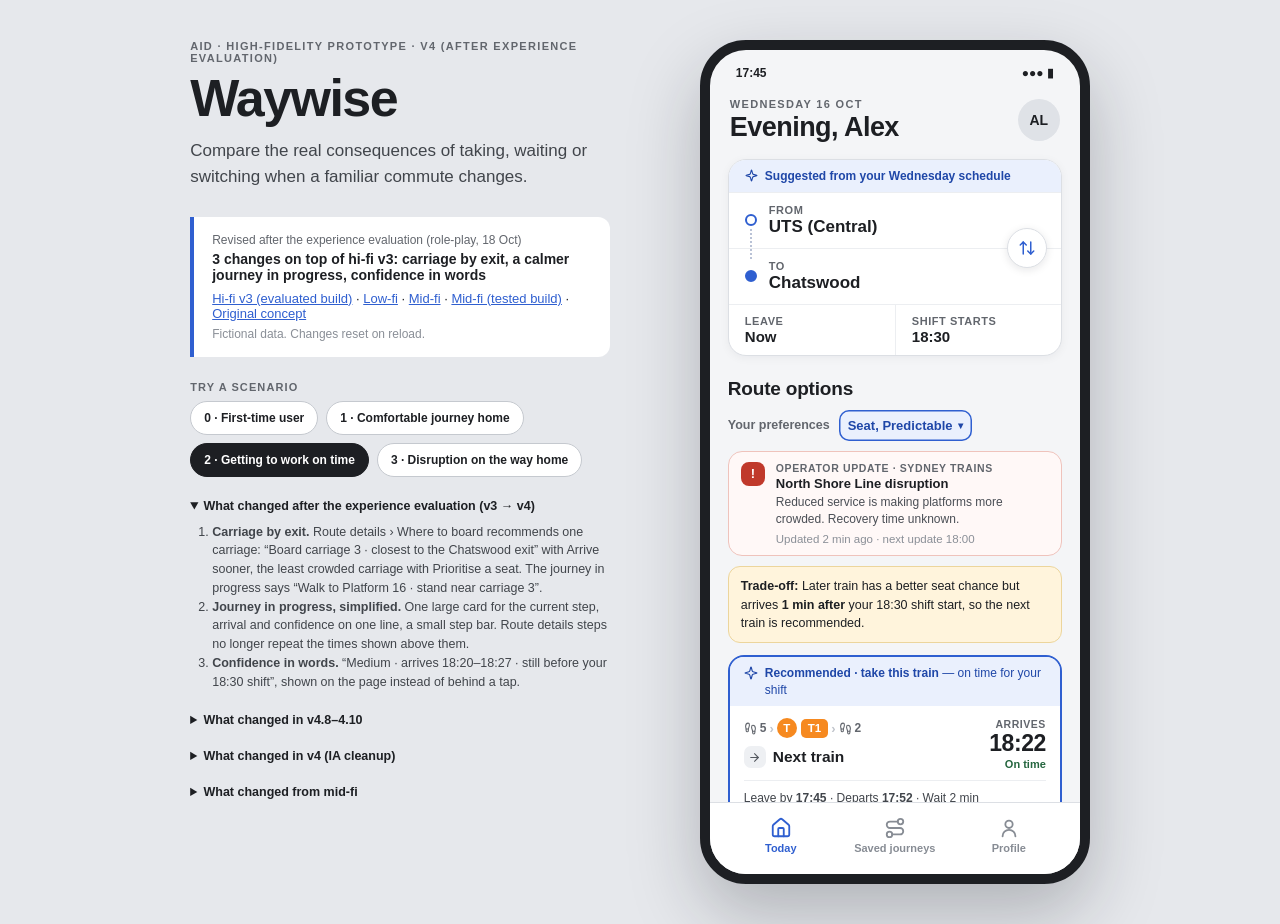
==== hi-fi-v2/index.html @ 4ef7bbc7 "waywise: hi-fi-v2 (course v4) after experience evaluation: carriage by exit, simpler journey in prog" ====
<!doctype html>
<html lang="en">
<head>
  <meta charset="utf-8">
  <meta name="viewport" content="width=device-width,initial-scale=1,minimum-scale=1,maximum-scale=1,user-scalable=no,viewport-fit=cover,interactive-widget=resizes-content">
  <meta name="apple-mobile-web-app-capable" content="yes">
  <meta name="mobile-web-app-capable" content="yes">
  <meta name="apple-mobile-web-app-status-bar-style" content="default">
  <meta name="apple-mobile-web-app-title" content="Waywise">
  <meta name="theme-color" content="#f4f5f7">
  <meta name="description" content="Waywise high-fidelity prototype: personalised commute decisions under crowding and disruption.">
  <link rel="manifest" href="manifest.webmanifest">
  <link rel="apple-touch-icon" href="icons/waywise-180.png">
  <title>Waywise — High-fidelity prototype</title>
  <link rel="stylesheet" href="styles.css?v=202610191900">
</head>
<body>
  <div class="demo-shell">
    <aside class="demo-notes" aria-label="Prototype notes">
      <p class="eyebrow">AID · HIGH-FIDELITY PROTOTYPE · V4 (AFTER EXPERIENCE EVALUATION)</p>
      <h1>Waywise</h1>
      <p class="lede">Compare the real consequences of taking, waiting or switching when a familiar commute changes.</p>
      <div class="research-note">
        <span>Revised after the experience evaluation (role-play, 18 Oct)</span>
        <strong>3 changes on top of hi-fi v3: carriage by exit, a calmer journey in progress, confidence in words</strong>
        <p><a href="../hi-fi/">Hi-fi v3 (evaluated build)</a> · <a href="../low-fi/">Low-fi</a> · <a href="../mid-fi/">Mid-fi</a> · <a href="../mid-fi-v1-tested/">Mid-fi (tested build)</a> · <a href="../concept/">Original concept</a></p>
        <small>Fictional data. Changes reset on reload.</small>
      </div>
      <div class="scenario-control" aria-label="Demo scenario">
        <span>Try a scenario</span>
        <button class="scenario" data-scenario="newuser">0 · First-time user</button>
        <button class="scenario" data-scenario="capacity">1 · Comfortable journey home</button>
        <button class="scenario" data-scenario="disruption">2 · Getting to work on time</button>
        <button class="scenario" data-scenario="normal">3 · Disruption on the way home</button>
      </div>
      <details class="changes" open>
        <summary>What changed after the experience evaluation (v3 → v4)</summary>
        <ol>
          <li><b>Carriage by exit.</b> Route details › Where to board recommends one carriage: “Board carriage 3 · closest to the Chatswood exit” with Arrive sooner, the least crowded carriage with Prioritise a seat. The journey in progress says “Walk to Platform 16 · stand near carriage 3”.</li>
          <li><b>Journey in progress, simplified.</b> One large card for the current step, arrival and confidence on one line, a small step bar. Route details steps no longer repeat the times shown above them.</li>
          <li><b>Confidence in words.</b> “Medium · arrives 18:20–18:27 · still before your 18:30 shift”, shown on the page instead of behind a tap.</li>
        </ol>
      </details>
      <details class="changes">
        <summary>What changed in v4.8–4.10</summary>
        <ol>
          <li>Saved journey = where (From/To); schedule = when (days + time). Route first, schedule optional. Merged into one Edit sheet in v4.13.</li>
          <li>After saving a journey: “Add to schedule” or “Not now”. Schedule has “Add to &lt;day&gt;”.</li>
          <li>Tap a scheduled trip: Show routes now, Change time or Remove, for only this date or every week; Edit saved journey changes the route.</li>
          <li>Route details: Start journey fixed at the bottom; “Not started yet” removed.</li>
          <li>Preferences: usual set (Profile) vs “This journey” on Today; “Select all that apply”; Save to usual preferences.</li>
          <li>Route cards show Departs and Wait; later services say how much later they leave.</li>
          <li>A shift start is a hard deadline: late options are never recommended.</li>
          <li>Usual preferences in Profile keep a level (how much each matters), as in the mid-fi; 0–10 from v4.12.</li>
          <li>Recommended route always listed first; leg icons no longer wrap; toast no longer covers the drawer collapse button; shorter preference chip.</li>
          <li>v4.12 · Profile: every preference is a 0–10 slider (0 = not considered), plus transport modes. Today: the same six preferences as checkboxes for this journey only (no levels, no transport modes); a link goes to Profile.</li>
          <li>Saved journeys: “Add journey” sits inside the Journeys view (top of the list); first-run save asks “Add to schedule?” like other saves.</li>
          <li>v4.13 · Saved journeys follow TripView: one row per one-way journey (From → To · name · repeat days). One Edit sheet holds route, name and optional repeat days + time; return trips are separate journeys (“Add return trip”).</li>
          <li>v4.13 · Route cards: every card shows “Details ›” (the whole card opens details); only the recommended card has Start.</li>
          <li>v4.14 · Every saved-journey list (Saved journeys, Change journey, Add to a day) uses one grouped-list style without icons; In Saved journeys, “+ Add” sits next to the list title so it stays reachable in long lists; Change journey and Add to a day keep “Add journey” as the last row. Swap arrows are vertical where From/To are stacked.</li>
          <li>v4.15 · Journeys list: From → To, optional name and a weekday tag (no times; times live in Edit and Schedule).</li>
          <li>Demo: tap the AL avatar on Today to switch scenario (as in the mid-fi); Profile no longer has the prototype switch. Today header shows weekday and date only. Change journey: back button sits above the From/To card.</li>
          <li>Transport modes: Today’s preferences use the same Train / Metro / Bus / Ferry / Light rail list as Profile (this journey only, or save to usual).</li>
        </ol>
      </details>
      <details class="changes">
        <summary>What changed in v4 (IA cleanup)</summary>
        <ol>
          <li>Every bottom sheet closes with an ×; primary actions stay pinned at the bottom.</li>
          <li>One set of preferences everywhere: Today and Profile edit the same list.</li>
          <li>Profile is one page: account sync, travel preferences and alerts (v4.8).</li>
          <li>Today uses simple preference checkboxes; how much each matters (0–10) lives in Profile (v4.12).</li>
          <li>Route cards slimmed to line, arrival, three badges, one warning and Start.</li>
          <li>“Why this route?” folded into Route details; close (×) vs collapse (⌄) disambiguated.</li>
        </ol>
      </details>
      <details class="changes">
        <summary>What changed from mid-fi</summary>
        <ol>
          <li>“Add your first journey” empty state; From and To are the only required fields.</li>
          <li>Trips → <b>Saved journeys</b>, with Use / Edit / Add actions.</li>
          <li>Weekday scheduling is optional; skip or change a single date.</li>
          <li>Route-based names (“UTS → Chatswood”); custom names optional.</li>
          <li><b>Profile</b> from the avatar: account sync, default preferences.</li>
          <li>Saved routes and return trips on Today, with a suggested journey.</li>
          <li>Separate scopes: today / saved journey / one date / recurring schedule.</li>
          <li>Tap a route or <b>View details</b> → Route details drawer → Start journey → <b>In progress</b> drawer (× collapses to a mini bar; End journey any time, with confirmation).</li>
          <li>Clear preference labels, “Select all that apply”, check marks.</li>
          <li>Today's choices vs saved defaults; explicit “Save as default”.</li>
          <li>More preferences: less waiting, predictable arrival, transport modes.</li>
          <li>Wait / Departs / Arrives shown separately.</li>
          <li>Consistent badges; active priorities emphasised with text.</li>
          <li>“Why this route?” with reasons, trade-offs and preference conflicts.</li>
          <li>“Arrival estimate confidence”, update times, operator vs prediction labels.</li>
          <li>Carriage-level crowding diagram with direction and update time.</li>
          <li>Compare alternatives from details and the active journey.</li>
          <li>Report carriage conditions, labelled as passenger reports.</li>
          <li>Share journey: arrival time once, or time-limited arrival updates.</li>
        </ol>
      </details>
    </aside>

    <main class="phone" id="phone" aria-label="Waywise mobile app prototype">
      <div class="status-bar" aria-hidden="true"><span id="clock">17:45</span><span>●●● ▮</span></div>

      <section class="screen" id="screen-today" aria-label="Today"></section>
      <section class="screen" id="screen-journeys" aria-label="Saved journeys"></section>
      <section class="screen" id="screen-profile" aria-label="Profile"></section>
      <div class="drawer-backdrop" id="drawer-backdrop" data-act="close-drawer"></div>
      <section class="screen overlay drawer" id="screen-details" aria-label="Route details"></section>
      <button class="mini-bar" id="mini-bar" data-act="open-active" aria-label="Open journey in progress"></button>

      <nav class="bottom-nav" aria-label="Primary navigation">
        <button class="nav-item" data-act="tab" data-tab="today"><svg viewBox="0 0 24 24"><path d="M3 10a2 2 0 0 1 .709-1.528l7-5.999a2 2 0 0 1 2.582 0l7 5.999A2 2 0 0 1 21 10v9a2 2 0 0 1-2 2H5a2 2 0 0 1-2-2z"/><path d="M15 21v-8a1 1 0 0 0-1-1h-4a1 1 0 0 0-1 1v8"/></svg><small>Today</small></button>
        <button class="nav-item" data-act="tab" data-tab="journeys"><svg viewBox="0 0 24 24"><circle cx="6" cy="19" r="3"/><path d="M9 19h8.5a3.5 3.5 0 0 0 0-7h-11a3.5 3.5 0 0 1 0-7H15"/><circle cx="18" cy="5" r="3"/></svg><small>Saved journeys</small></button>
        <button class="nav-item" data-act="tab" data-tab="profile"><svg viewBox="0 0 24 24"><circle cx="12" cy="8" r="4"/><path d="M19 21a7 7 0 0 0-14 0"/></svg><small>Profile</small></button>
      </nav>

      <section class="search-layer" id="search-layer" aria-label="Change journey"></section>
      <div class="sheet-backdrop" id="backdrop" data-act="close-sheet"></div>
      <section class="bottom-sheet" id="sheet" role="dialog" aria-modal="true"></section>
      <div class="toast" id="toast" role="status" aria-live="polite"></div>
      <div class="perm" id="perm"></div>
    </main>
  </div>
  <script src="app.js?v=202610191900"></script>
</body>
</html>
---- hi-fi-v2/styles.css ----
/* Waywise high-fidelity (v3). Palette carried over from mid-fi: neutral greys, one blue accent,
   red / amber / green for status meaning only, always paired with text. */
:root {
  --ink:#1d1f23; --muted:#62666d; --faint:#8a8f97; --line:#dcdfe4; --line-2:#eceef1;
  --paper:#f4f5f7; --white:#fff; --chip:#eef0f3;
  --accent:#2f5fd0; --accent-ink:#1f47a8; --accent-soft:#eaf0fd;
  --red:#c0392b; --red-soft:#fbeae7; --red-ink:#9c2f22;
  --amber:#c98a12; --amber-soft:#fff4dc; --amber-ink:#80570a;
  --green:#2f8050; --green-soft:#e6f3ea; --green-ink:#25663f;
  --radius:16px; --font:-apple-system,BlinkMacSystemFont,"SF Pro Text","Helvetica Neue",Arial,sans-serif;
}
* { box-sizing:border-box; }
html,body { margin:0; background:#e6e8ec; color:var(--ink); font-family:var(--font); -webkit-font-smoothing:antialiased; }
button,input,select,textarea { font:inherit; color:inherit; }
button { cursor:pointer; }
button:disabled { cursor:default; opacity:.45; }
svg { width:16px; height:16px; fill:none; stroke:currentColor; stroke-width:2; stroke-linecap:round; stroke-linejoin:round; flex:none; }
b,strong { font-weight:650; }

/* ---------- desktop demo shell ---------- */
.demo-shell { min-height:100vh; display:grid; grid-template-columns:minmax(280px,420px) 390px; place-content:center; gap:clamp(40px,7vw,110px); padding:40px; }
.demo-notes { max-width:420px; }
.eyebrow,.overline { margin:0; color:var(--muted); font-size:11px; font-weight:700; letter-spacing:.12em; }
.demo-notes h1 { margin:8px 0 14px; font-size:52px; line-height:1; letter-spacing:-.03em; }
.lede { margin:0; color:#41454b; font-size:17px; line-height:1.55; }
.research-note { margin-top:26px; padding:16px 18px; border-left:4px solid var(--accent); border-radius:0 12px 12px 0; background:#fff; }
.research-note span,.research-note strong,.research-note small { display:block; }
.research-note span { color:var(--muted); font-size:12px; }
.research-note strong { margin-top:4px; font-size:14px; }
.research-note p { margin:8px 0 0; font-size:13px; }
.research-note small { margin-top:6px; color:var(--faint); font-size:12px; }
.demo-notes a { color:var(--accent); }
.scenario-control { display:flex; flex-wrap:wrap; gap:8px; margin-top:24px; }
.scenario-control>span { width:100%; color:var(--muted); font-size:11px; font-weight:700; letter-spacing:.1em; text-transform:uppercase; }
.scenario { padding:9px 13px; border:1px solid #c5c9cf; border-radius:99px; background:#fff; font-size:12px; font-weight:650; }
.scenario.active { border-color:var(--ink); background:var(--ink); color:#fff; }
.changes { margin-top:22px; font-size:12.5px; color:#41454b; }
.changes summary { cursor:pointer; font-weight:700; color:var(--ink); }
.changes ol { margin:10px 0 0; padding-left:22px; line-height:1.5; }

/* ---------- phone frame ---------- */
.phone { position:relative; width:390px; height:min(844px,calc(100vh - 40px)); overflow:hidden; border:10px solid #1d1f23; border-radius:46px; background:var(--paper); box-shadow:0 30px 70px rgba(20,24,30,.25); }
.status-bar { height:34px; display:flex; justify-content:space-between; align-items:flex-end; padding:0 26px 4px; font-size:12px; font-weight:700; }
.screen { display:none; position:absolute; top:34px; left:0; right:0; bottom:72px; overflow-y:auto; padding:10px 18px 28px; scrollbar-width:none; }
.screen::-webkit-scrollbar { display:none; }
.screen.active { display:block; animation:fade .22s ease; }
.screen.overlay { z-index:4; background:var(--paper); }
@keyframes fade { from { opacity:0; transform:translateY(6px); } }

.app-header { display:flex; align-items:center; justify-content:space-between; gap:10px; margin:4px 2px 16px; }
.app-header h2 { margin:3px 0 0; font-size:27px; line-height:1.1; letter-spacing:-.02em; }
.avatar { width:42px; height:42px; display:grid; place-items:center; border:0; border-radius:50%; background:#dfe2e7; font-size:14px; font-weight:750; }
.avatar.big { width:52px; height:52px; font-size:17px; background:var(--accent); color:#fff; }
.block { margin-top:22px; }
.block>h3,.section-heading h3 { margin:3px 0 0; font-size:19px; letter-spacing:-.01em; }
.section-heading { display:flex; align-items:flex-end; justify-content:space-between; gap:8px; }
.hint { margin:6px 0 10px; color:var(--muted); font-size:12.5px; line-height:1.45; }
.muted { color:var(--muted); }

/* buttons */
.btn { display:inline-flex; align-items:center; justify-content:center; gap:6px; border:0; border-radius:11px; font-weight:700; font-size:14px; padding:12px 16px; }
.btn.sm { padding:8px 12px; font-size:12.5px; border-radius:9px; }
.btn.full { width:100%; }
.btn.primary { background:var(--accent); color:#fff; }
.btn.primary.selected { background:var(--accent-ink); }
.btn.primary.saved { background:var(--green-soft); color:var(--green-ink); opacity:1; }
.btn.ghost { background:var(--white); color:var(--accent); border:1px solid var(--line); }
.btn.link { background:none; color:var(--accent); padding-left:2px; padding-right:2px; }
.btn.link.muted { color:var(--muted); }
.btn.danger { color:var(--red); }
.btn svg { width:15px; height:15px; }
.info-button { width:30px; height:30px; border:1px solid var(--line); border-radius:50%; background:#fff; color:var(--accent); font-weight:800; }

/* ---------- Today ---------- */
.active-banner { width:100%; display:flex; align-items:center; gap:10px; margin:-4px 0 12px; padding:12px 14px; border:0; border-radius:14px; background:var(--accent); color:#fff; font-size:13px; text-align:left; }
.active-banner span:nth-child(2) { flex:1; }
.pulse { width:9px; height:9px; border-radius:50%; background:#7ef0a4; box-shadow:0 0 0 4px rgba(126,240,164,.25); flex:none; }
.share-banner { display:flex; align-items:center; gap:9px; margin:0 0 12px; padding:10px 12px; border:1px solid #c9d6f6; border-radius:12px; background:var(--accent-soft); color:var(--accent-ink); font-size:12.5px; }
.share-banner span { flex:1; }
.trip-card { padding:14px 16px 10px; border:1px solid var(--line); border-radius:var(--radius); background:#fff; }
.tag { display:inline-block; margin-bottom:10px; padding:4px 8px; border-radius:7px; background:var(--accent-soft); color:var(--accent-ink); font-size:11.5px; font-weight:650; }
.tag.today { background:var(--amber-soft); color:var(--amber-ink); }
.trip-row { display:grid; grid-template-columns:1fr 54px 1fr; align-items:center; }
.place,.time { display:block; }
.place { font-size:15px; font-weight:700; line-height:1.2; }
.time { margin-top:4px; color:var(--muted); font-size:12px; }
.align-right { text-align:right; }
.journey-line { display:flex; align-items:center; justify-content:center; gap:3px; color:var(--faint); }
.journey-line i { width:12px; border-top:1px solid #c5c9cf; }
.trip-actions { display:flex; justify-content:space-between; margin-top:8px; padding-top:4px; border-top:1px solid var(--line-2); }
.leg-picker { display:flex; gap:7px; overflow-x:auto; margin:10px -18px 0; padding:2px 18px; scrollbar-width:none; }
.leg-picker::-webkit-scrollbar { display:none; }
.leg { flex:none; display:flex; align-items:center; gap:6px; padding:8px 11px; border:1px solid var(--line); border-radius:99px; background:#fff; font-size:12px; font-weight:600; white-space:nowrap; }
.leg small { color:var(--muted); font-weight:500; }
.leg.active { border-color:var(--accent); background:var(--accent-soft); color:var(--accent-ink); }
.leg.add { color:var(--accent); border-style:dashed; }
/* flight-search style journey card + saved presets */
.suggest { display:flex; align-items:center; gap:6px; min-height:22px; margin:-4px 2px 8px; color:var(--accent-ink); font-size:12.5px; font-weight:650; }
.suggest svg { width:14px; height:14px; color:var(--green); stroke-width:2.6; }
.suggest.today { color:var(--amber-ink); }
.suggest span { flex:1; }
.suggest .btn { padding:0; }
.suggest.muted { color:var(--muted); }
.od-field strong.ph { color:var(--faint); font-weight:600; }
.search-card { border:1px solid var(--line); border-radius:18px; background:#fff; box-shadow:0 2px 10px rgba(20,24,30,.05); overflow:hidden; }
.od { position:relative; }
.od-field { width:100%; display:flex; align-items:center; gap:12px; padding:11px 64px 11px 16px; border:0; background:none; text-align:left; }
.od-field+.od-field { border-top:1px solid var(--line-2); }
.od-field:active,.when button:active { background:var(--paper); }
.od-field span { min-width:0; }
.od-field small,.when small { display:block; color:var(--muted); font-size:11px; font-weight:650; letter-spacing:.05em; text-transform:uppercase; }
.od-field strong { display:block; margin-top:1px; font-size:17px; white-space:nowrap; overflow:hidden; text-overflow:ellipsis; }
.od-dot { flex:none; width:12px; height:12px; border-radius:50%; border:2.5px solid var(--accent); background:#fff; }
.od-dot.to { background:var(--accent); }
.od-line { position:absolute; left:21px; top:36px; height:30px; border-left:2px dotted #b9c2d6; pointer-events:none; }
.swap-fab { position:absolute; right:14px; top:50%; width:40px; height:40px; margin-top:-20px; display:grid; place-items:center; border:1px solid var(--line); border-radius:50%; background:#fff; color:var(--accent); box-shadow:0 2px 8px rgba(20,24,30,.1); transition:transform .25s; }
.swap-fab svg { width:18px; height:18px; }
.swap-fab:active { transform:rotate(180deg); }
.when { display:grid; grid-template-columns:1fr 1fr; border-top:1px solid var(--line-2); }
.when button { padding:10px 16px; border:0; background:none; text-align:left; }
.when button+button { border-left:1px solid var(--line-2); }
.when strong { display:block; margin-top:1px; font-size:15px; }
.presets-head { display:flex; align-items:center; justify-content:space-between; margin:16px 2px 6px; }
.presets-head .btn { padding:0; }
.leg-picker { margin-top:0; padding-bottom:4px; scroll-snap-type:x proximity; scroll-padding:0 18px; }
.preset { flex:none; scroll-snap-align:start; width:178px; display:grid; gap:3px; padding:10px 12px; border:1px solid var(--line); border-radius:14px; background:#fff; text-align:left; }
.preset .p-top { display:flex; justify-content:space-between; gap:6px; align-items:baseline; }
.preset b { font-size:13px; white-space:nowrap; overflow:hidden; text-overflow:ellipsis; }
.preset em { flex:none; color:var(--muted); font-size:11.5px; font-style:normal; font-weight:650; }
.preset .p-route { color:var(--muted); font-size:12px; white-space:nowrap; overflow:hidden; text-overflow:ellipsis; }
.preset.active { border:2px solid var(--accent); padding:9px 11px; background:var(--accent-soft); }
.preset.active b,.preset.active em { color:var(--accent-ink); }
.preset.add { width:auto; display:flex; align-items:center; gap:6px; color:var(--accent); border-style:dashed; font-size:13px; font-weight:650; }
.mood { margin:-8px 2px 14px; color:#41454b; font-size:14px; line-height:1.45; }
.search-card.editing { border-color:var(--accent); box-shadow:0 0 0 3px var(--accent-soft); }
.od-field input { display:block; width:100%; min-width:0; margin-top:1px; padding:0; border:0; outline:0; background:none; font-size:17px; font-weight:650; color:var(--ink); }
.od-field input::placeholder { color:var(--faint); font-weight:600; }
label.od-field { cursor:text; }
.od-field span { flex:1; }
.s-go { margin-top:10px; }
.saved-list { display:grid; gap:8px; }
.saved-item { display:flex; align-items:center; gap:11px; width:100%; padding:11px 13px; border:1px solid var(--line); border-radius:14px; background:#fff; text-align:left; }
.saved-item[hidden] { display:none; }
.si-icon { flex:none; width:34px; height:34px; display:grid; place-items:center; border-radius:10px; background:var(--accent-soft); color:var(--accent); }
.si-main { flex:1; min-width:0; }
.si-main b,.si-main small { display:block; white-space:nowrap; overflow:hidden; text-overflow:ellipsis; }
.si-main b { font-size:14px; }
.si-main small { margin-top:2px; color:var(--muted); font-size:12.5px; }
.si-when { flex:none; color:var(--muted); font-size:11.5px; font-weight:650; text-align:right; line-height:1.35; }
.no-match { margin:4px 2px; color:var(--muted); font-size:12.5px; }
.alert-card { display:flex; gap:11px; margin-top:12px; padding:13px 14px; border:1px solid var(--line); border-radius:var(--radius); background:#fff; }
.alert-icon { flex:none; width:28px; height:28px; display:grid; place-items:center; border-radius:9px; background:var(--red); color:#fff; font-weight:800; }
.alert-card.amber .alert-icon { background:var(--amber); }
.alert-card.green .alert-icon { background:var(--green); }
.alert-card.red { border-color:#efc3bc; background:#fff8f7; }
.alert-card.amber { border-color:#efdca8; background:#fffcf3; }
.alert-card .source { display:block; color:var(--muted); font-size:10.5px; font-weight:700; letter-spacing:.06em; text-transform:uppercase; }
.alert-card strong { display:block; margin-top:2px; font-size:14px; }
.alert-card p { margin:3px 0 0; color:#4a4e55; font-size:12.5px; line-height:1.45; }
.alert-card small { display:block; margin-top:5px; color:var(--faint); font-size:11.5px; }

.chips { display:flex; flex-wrap:wrap; gap:7px; }
.chip { display:inline-flex; align-items:center; gap:5px; padding:8px 12px 8px 9px; border:1px solid var(--line); border-radius:99px; background:#fff; color:#3f434a; font-size:12.5px; font-weight:650; }
.chip i { width:16px; height:16px; display:grid; place-items:center; border:1.5px solid #b9bec6; border-radius:5px; background:#fff; }
.chip i svg { width:12px; height:12px; stroke-width:3; }
.chip.active { border-color:var(--accent); background:var(--accent); color:#fff; }
.chip.active i { border-color:#fff; color:var(--accent); }
.chip.more { padding-left:12px; color:var(--accent); border-style:dashed; }
.pref-scope { display:flex; align-items:center; justify-content:space-between; gap:8px; margin-top:10px; padding:8px 10px; border-radius:10px; background:var(--chip); font-size:12px; color:#41454b; }

.confidence-line { display:flex; flex-wrap:wrap; justify-content:space-between; align-items:center; gap:2px 10px; margin-top:6px; color:var(--muted); font-size:11.5px; }
.certainty { border:0; background:none; padding:0; color:var(--accent); font-size:11.5px; }
.certainty i,.conf-row i,.dot { display:inline-block; width:8px; height:8px; margin-right:5px; border-radius:50%; vertical-align:middle; }
.c-high { background:var(--green); } .c-medium { background:var(--amber); } .c-low { background:var(--red); }
i.c-high,i.c-medium,i.c-low { flex:none; }
.tradeoff-banner { margin-top:10px; padding:10px 12px; border:1px solid #efc3bc; border-radius:12px; background:var(--red-soft); font-size:12.5px; line-height:1.45; }
.tradeoff-banner .btn { display:block; margin-top:2px; padding-left:0; }
.route-options { display:grid; gap:12px; margin-top:12px; }
.route-card { position:relative; padding:14px; border:1px solid var(--line); border-radius:var(--radius); background:#fff; }
.route-card.recommended { border:2px solid var(--accent); padding:13px; }
.route-card.chosen { background:var(--accent-soft); }
.rec-tag { position:absolute; top:-1px; right:14px; padding:3px 9px; border-radius:0 0 8px 8px; background:var(--accent); color:#fff; font-size:10px; font-weight:750; letter-spacing:.08em; text-transform:uppercase; }
.rc-head { display:flex; gap:11px; align-items:flex-start; }
.kind-icon { flex:none; width:38px; height:38px; display:grid; place-items:center; border-radius:11px; background:var(--chip); }
.kind-icon svg { width:19px; height:19px; }
.rc-head h4 { margin:2px 0 2px; font-size:16px; }
.rc-head p { margin:0; color:var(--muted); font-size:12px; }
.timegrid { display:grid; grid-template-columns:repeat(3,1fr); gap:6px; margin-top:12px; }
.timegrid>div { padding:7px 9px; border-radius:10px; background:var(--paper); }
.timegrid>div.focus { outline:2px solid var(--accent); outline-offset:-2px; background:var(--accent-soft); }
.timegrid small,.timegrid strong,.timegrid em { display:block; }
.timegrid small { color:var(--muted); font-size:10.5px; font-weight:650; text-transform:uppercase; letter-spacing:.05em; }
.timegrid strong { margin-top:1px; font-size:16px; letter-spacing:-.01em; white-space:nowrap; }
.timegrid em { margin-top:1px; color:var(--muted); font-size:10.5px; font-style:normal; white-space:nowrap; overflow:hidden; text-overflow:ellipsis; }
.timegrid em.late { color:var(--red-ink); font-weight:700; }
.timegrid em.ontime { color:var(--green-ink); font-weight:650; }
.leave-line { margin:9px 0 0; font-size:12px; color:#41454b; }
.compare-line { margin:4px 0 0; color:var(--muted); font-size:11.5px; }
.badges { display:flex; flex-wrap:wrap; gap:5px; margin-top:10px; }
.badge { display:inline-flex; align-items:center; gap:3px; padding:4px 8px; border-radius:7px; background:var(--chip); color:#454950; font-size:11.5px; font-weight:650; border:1.5px solid transparent; }
.badge svg { width:12px; height:12px; }
.badge.warn,.badge.crowd-3 { background:var(--red-soft); color:var(--red-ink); }
.badge.good,.badge.crowd-1 { background:var(--green-soft); color:var(--green-ink); }
.badge.crowd-2 { background:var(--amber-soft); color:var(--amber-ink); }
.badge.focus { border-color:currentColor; }
.reason { margin:10px 0 0; padding:8px 10px; border-radius:10px; background:var(--accent-soft); color:#22355f; font-size:12.5px; line-height:1.4; }
.conflict { display:flex; gap:6px; align-items:flex-start; margin:7px 0 0; color:var(--amber-ink); font-size:12px; line-height:1.35; }
.conflict svg { width:14px; height:14px; margin-top:1px; color:var(--amber); }
.rc-actions { display:flex; align-items:center; gap:6px; margin-top:12px; }
.rc-actions .btn.link { margin-left:auto; }
.data-note { margin:18px 8px 0; color:var(--faint); font-size:11px; line-height:1.45; text-align:center; }

/* first run */
.empty-hero { padding:20px 18px; border:1px solid var(--line); border-radius:20px; background:#fff; }
.empty-icon { width:44px; height:44px; display:grid; place-items:center; border-radius:13px; background:var(--accent-soft); color:var(--accent); }
.empty-icon svg { width:22px; height:22px; }
.empty-hero h3 { margin:12px 0 4px; font-size:21px; }
.empty-hero>p { margin:0 0 14px; color:var(--muted); font-size:13px; line-height:1.5; }
.empty-points { margin:18px 4px; }
.empty-points p { display:flex; gap:8px; align-items:center; margin:8px 0; color:#41454b; font-size:13px; }
.empty-points svg { color:var(--green); }

/* ---------- Saved journeys ---------- */
.add-btn { flex:none; }
.segmented { display:grid; grid-template-columns:1fr 1fr; gap:4px; padding:4px; border-radius:12px; background:#e5e7eb; }
.segmented button { padding:8px; border:0; border-radius:9px; background:none; font-size:13px; font-weight:650; color:var(--muted); }
.segmented button small { font-weight:500; color:var(--faint); }
.segmented button.active { background:#fff; color:var(--ink); box-shadow:0 1px 3px rgba(0,0,0,.08); }
.jlist { display:grid; gap:11px; margin-top:14px; }
.jcard { padding:14px 15px; border:1px solid var(--line); border-radius:var(--radius); background:#fff; }
.jtop { display:flex; justify-content:space-between; gap:10px; align-items:flex-start; }
.jtop strong { display:block; font-size:15.5px; }
.jtop small { display:block; margin-top:2px; color:var(--muted); font-size:12px; }
.sched-tag { flex:none; padding:4px 8px; border-radius:7px; background:var(--accent-soft); color:var(--accent-ink); font-size:11px; font-weight:650; }
.sched-tag.none { background:var(--chip); color:var(--muted); }
.jmeta { margin:8px 0 0; color:#41454b; font-size:12.5px; }
.jret { display:flex; align-items:center; gap:6px; margin:4px 0 0; color:#41454b; font-size:12.5px; }
.jret svg { width:13px; height:13px; color:var(--muted); }
.jactions { display:flex; flex-wrap:wrap; align-items:center; gap:6px; margin-top:12px; }
.jactions .btn.link { margin-left:auto; }
.empty-card { margin-top:14px; padding:24px 18px; border:1.5px dashed #c5c9cf; border-radius:var(--radius); text-align:center; }
.empty-card p { margin:6px 0 12px; color:var(--muted); font-size:13px; }
.week-picker { display:grid; grid-template-columns:repeat(7,minmax(0,1fr)); gap:5px; margin:4px 0 12px; }
.day { padding:8px 0 7px; border:1px solid var(--line); border-radius:12px; background:#fff; }
.day small,.day strong { display:block; }
.day small { color:var(--muted); font-size:10.5px; }
.day strong { margin-top:2px; font-size:14px; }
.day i { display:block; width:5px; height:5px; margin:5px auto 0; border-radius:50%; background:transparent; }
.day i.on { background:var(--accent); }
.day i.off { background:var(--faint); }
.day.active { border-color:var(--accent); background:var(--accent); color:#fff; }
.day.active small { color:#dbe5fb; }
.day.active i.on { background:#fff; }
.day-card { padding:14px 15px; border:1px solid var(--line); border-radius:var(--radius); background:#fff; }
.occ { display:grid; grid-template-columns:48px 1fr; gap:8px; padding:12px 0; border-top:1px solid var(--line-2); }
.day-card .overline+.occ { border-top:0; }
.occ time { font-size:15px; font-weight:750; }
.occ strong { display:block; font-size:14px; }
.occ small { display:block; margin-top:2px; color:var(--muted); font-size:12px; }
.occ.skipped strong,.occ.skipped time { color:var(--faint); text-decoration:line-through; }
.occ-actions { display:flex; flex-wrap:wrap; gap:2px 12px; margin-top:4px; }
.occ-actions .btn { padding:4px 0; }
.nocommute { margin-top:6px; width:100%; }
.no-plan { padding:16px 4px 6px; text-align:center; }
.no-plan strong { font-size:15px; }
.no-plan p { margin:6px 0 12px; color:var(--muted); font-size:12.5px; line-height:1.45; }

/* ---------- Profile ---------- */
.account-card { border:1px solid var(--line); border-radius:var(--radius); background:#fff; overflow:hidden; }
.acc-row { display:flex; gap:11px; padding:14px 15px; }
.acc-row svg { width:22px; height:22px; color:var(--green); }
.acc-row strong { display:block; font-size:14px; }
.acc-row small { display:block; margin-top:2px; color:var(--muted); font-size:12px; line-height:1.4; }
.row-link { width:100%; display:flex; align-items:center; gap:8px; padding:13px 15px; border:0; border-top:1px solid var(--line-2); background:none; font-size:14px; text-align:left; }
.row-link span { flex:1; font-weight:600; }
.row-link b { color:var(--muted); font-weight:600; }
.row-link i { color:var(--faint); font-style:normal; font-size:18px; }
.pref-card,.toggle-card { margin-top:10px; padding:14px 15px; border:1px solid var(--line); border-radius:14px; background:#fff; }
.pref-card label { display:flex; align-items:center; justify-content:space-between; gap:10px; }
.pref-card strong,.pref-card small,.toggle-card strong,.toggle-card small { display:block; }
.pref-card strong,.toggle-card strong { font-size:14px; }
.pref-card small,.toggle-card small { margin-top:2px; color:var(--muted); font-size:12px; line-height:1.4; }
.pref-card output { flex:none; width:30px; height:30px; display:grid; place-items:center; border-radius:9px; background:var(--accent-soft); color:var(--accent-ink); font-weight:750; }
.pref-card input[type=range] { width:100%; margin:12px 0 2px; accent-color:var(--accent); }
.scale { display:flex; justify-content:space-between; color:var(--faint); font-size:10.5px; }
.more-defaults { margin-top:10px; }
.more-defaults summary { padding:10px 2px; color:var(--accent); font-size:13.5px; font-weight:700; cursor:pointer; }
.mode-chips { display:flex; flex-wrap:wrap; gap:6px; margin-top:10px; }
.save-row { display:flex; align-items:center; gap:10px; margin-top:14px; }
.save-row .btn.primary { flex:1; }
.toggle-card { display:flex; align-items:center; justify-content:space-between; gap:12px; }
.toggle-card>span { display:flex; gap:10px; align-items:flex-start; }
.toggle-card>span>svg { margin-top:2px; color:var(--muted); }
.toggle { flex:none; position:relative; width:46px; height:28px; border:0; border-radius:20px; background:#c7cbd2; }
.toggle i { position:absolute; top:3px; left:3px; width:22px; height:22px; border-radius:50%; background:#fff; box-shadow:0 1px 3px rgba(0,0,0,.2); transition:.2s; }
.toggle.active { background:var(--accent); }
.toggle.active i { transform:translateX(18px); }
.demo-only { margin-bottom:10px; }

/* ---------- Details / active ---------- */
.sub-header { display:flex; align-items:center; justify-content:space-between; margin:0 -4px 12px; }
.back { display:inline-flex; align-items:center; gap:3px; padding:6px 4px; border:0; background:none; color:var(--accent); font-size:14px; font-weight:650; }
.back svg { width:18px; height:18px; }
.title { margin:4px 0 2px; font-size:25px; letter-spacing:-.02em; }
.status-pill,.live-pill { display:inline-flex; align-items:center; gap:6px; margin-top:10px; padding:6px 10px; border-radius:99px; background:var(--accent-soft); color:var(--accent-ink); font-size:12px; font-weight:650; }
.live-pill { margin:0; background:var(--green-soft); color:var(--green-ink); }
.live-pill .pulse { background:var(--green); box-shadow:0 0 0 3px rgba(47,128,80,.2); }
.summary-card { margin-top:14px; padding:12px; border:1px solid var(--line); border-radius:var(--radius); background:#fff; }
.summary-card .timegrid { margin-top:0; }
.timegrid.big strong { font-size:18px; }
.conf-row { margin:10px 2px 0; color:var(--muted); font-size:12px; }
.timeline { list-style:none; margin:16px 0 0; padding:0; }
.timeline li { position:relative; display:flex; gap:12px; padding:0 0 14px; }
.timeline li:not(:last-child)::before { content:""; position:absolute; left:15px; top:32px; bottom:2px; border-left:2px dotted #c5c9cf; }
.tl-icon { flex:none; width:32px; height:32px; display:grid; place-items:center; border-radius:50%; background:#fff; border:1px solid var(--line); }
.timeline strong { display:block; margin-top:2px; font-size:13.5px; }
.timeline small { display:block; margin-top:2px; color:var(--muted); font-size:12px; }
.cars-wrap { margin-top:10px; padding:13px; border:1px solid var(--line); border-radius:var(--radius); background:#fff; }
.cars-dir { display:flex; justify-content:space-between; color:var(--muted); font-size:11px; font-weight:650; }
.cars { display:flex; gap:3px; margin-top:7px; }
.car { flex:1; min-width:0; padding:6px 0 5px; border-radius:7px; text-align:center; border:1.5px solid transparent; }
.car:first-child { border-top-left-radius:16px; }
.car b { display:block; font-size:12px; }
.car span { display:block; font-size:9.5px; font-weight:650; }
.car.c1 { background:var(--green-soft); color:var(--green-ink); }
.car.c2 { background:var(--amber-soft); color:var(--amber-ink); }
.car.c3 { background:var(--red-soft); color:var(--red-ink); }
.car.reported { border-color:var(--ink); border-style:dashed; }
.cars-legend { display:flex; flex-wrap:wrap; gap:4px 12px; margin-top:8px; color:var(--muted); font-size:11px; }
.cars-legend i { display:inline-block; width:9px; height:9px; margin-right:4px; border-radius:3px; vertical-align:-1px; }
.cars-legend i.c1 { background:#9fd3b0; } .cars-legend i.c2 { background:#f0cf83; } .cars-legend i.c3 { background:#eba79d; }
.cars-tip { margin:9px 0 0; font-size:12.5px; }
.cars-meta { margin:4px 0 0; color:var(--faint); font-size:11px; }
.passenger-report { margin:8px 0 0; padding:7px 9px; border-radius:9px; background:var(--chip); font-size:12px; }
.passenger-report span { display:inline-block; margin-right:4px; padding:1px 6px; border-radius:5px; background:var(--ink); color:#fff; font-size:10px; font-weight:700; text-transform:uppercase; letter-spacing:.04em; }
.cars-unavailable { margin-top:10px; padding:13px; border:1.5px dashed #c5c9cf; border-radius:var(--radius); }
.cars-unavailable strong { font-size:13px; }
.cars-unavailable p { margin:4px 0 0; color:var(--muted); font-size:12px; }
#screen-details .drawer-body>.toggle-card { margin-top:14px; }
.action-list { margin-top:14px; border:1px solid var(--line); border-radius:var(--radius); background:#fff; overflow:hidden; }
.action-list button { width:100%; display:flex; align-items:center; gap:11px; padding:13px 15px; border:0; border-top:1px solid var(--line-2); background:none; font-size:14px; font-weight:600; text-align:left; }
.action-list button:first-child { border-top:0; }
.action-list button span { flex:1; }
.action-list button svg { color:var(--accent); }
.action-list i { color:var(--faint); font-style:normal; font-size:18px; }
.sticky-cta { position:absolute; left:0; right:0; bottom:0; }
.eta-card { margin-top:12px; padding:14px 16px; border-radius:var(--radius); background:var(--ink); color:#fff; }
.eta-card small,.eta-card strong,.eta-card span { display:block; }
.eta-card small { color:#b9bec6; font-size:12px; }
.eta-card strong { margin:2px 0; font-size:30px; letter-spacing:-.02em; }
.eta-card span { color:#d6d9de; font-size:12.5px; }
.stepper { display:grid; grid-template-columns:repeat(4,1fr); list-style:none; margin:14px 0 0; padding:0; }
.stepper li { position:relative; display:grid; justify-items:center; gap:4px; color:var(--faint); font-size:10.5px; font-weight:650; text-align:center; }
.stepper li:not(:last-child)::after { content:""; position:absolute; top:12px; left:calc(50% + 14px); right:calc(-50% + 14px); border-top:2px solid var(--line); }
.stepper i { width:25px; height:25px; display:grid; place-items:center; border-radius:50%; background:#fff; border:2px solid var(--line); font-style:normal; font-size:11px; }
.stepper i svg { width:13px; height:13px; stroke-width:3; }
.stepper li.done { color:var(--green-ink); }
/* Journey progress is status, so it is green throughout (blue stays for actions): done = light green, now = solid green. */
.stepper li.done i { border-color:#b5dbc2; background:var(--green-soft); color:var(--green); }
.stepper li.done::after { border-color:#b5dbc2; }
.stepper li.now { color:var(--green-ink); }
.stepper li.now i { border-color:var(--green); background:var(--green); color:#fff; box-shadow:0 0 0 3px rgba(47,128,80,.16); }
.next-card { margin-top:14px; padding:14px 15px; border:2px solid var(--accent); border-radius:var(--radius); background:#fff; }
.next-card strong { display:block; margin-top:4px; font-size:16px; }
.next-card p:not(.overline) { margin:4px 0 12px; color:var(--muted); font-size:12.5px; }
.board-help { width:100%; display:flex; align-items:center; gap:10px; margin-top:12px; padding:12px 14px; border:1px solid #efdca8; border-radius:14px; background:#fffcf3; text-align:left; }
.board-help>svg { color:var(--amber); width:20px; height:20px; }
.board-help>span { flex:1; font-size:13px; }
.board-help small { display:block; margin-top:2px; color:var(--muted); font-size:12px; }
.board-help i { color:var(--faint); font-style:normal; font-size:18px; }

/* ---------- bottom nav ---------- */
.bottom-nav { position:absolute; left:0; right:0; bottom:0; height:72px; display:grid; grid-template-columns:repeat(3,1fr); padding:6px 14px 12px; border-top:1px solid var(--line); background:rgba(255,255,255,.97); z-index:5; }
.nav-item { display:grid; place-items:center; align-content:center; gap:3px; border:0; background:none; color:#878c94; }
.nav-item svg { width:22px; height:22px; }
.nav-item small { font-size:11px; font-weight:650; }
.nav-item.active { color:var(--accent); }

/* ---------- sheets ---------- */
.sheet-backdrop { position:absolute; inset:0; z-index:8; visibility:hidden; background:rgba(15,18,22,.42); opacity:0; transition:.25s; }
.sheet-backdrop.open { visibility:visible; opacity:1; }
.bottom-sheet { position:absolute; z-index:9; left:0; right:0; bottom:0; max-height:88%; overflow-y:auto; padding:10px 20px 24px; border-radius:24px 24px 0 0; background:#fff; transform:translateY(105%); visibility:hidden; transition:transform .3s cubic-bezier(.2,.8,.2,1),visibility .3s; scrollbar-width:none; }
.bottom-sheet.open { transform:none; visibility:visible; }
.sheet-handle { display:block; width:42px; height:5px; margin:0 auto 16px; border:0; border-radius:5px; background:#d3d6db; }
.bottom-sheet h3 { margin:4px 0 10px; font-size:21px; letter-spacing:-.01em; }
.sheet-lede { margin:0 0 12px; color:#3a3e44; font-size:14px; line-height:1.5; }
.sheet-actions { display:grid; gap:8px; margin-top:16px; }
.match-list { list-style:none; margin:0 0 12px; padding:0; }
.match-list li { display:flex; gap:8px; align-items:flex-start; padding:8px 10px; margin-bottom:6px; border-radius:10px; font-size:13px; line-height:1.4; }
.match-list li.ok { background:var(--green-soft); color:#1f4d31; }
.match-list li.ok svg { color:var(--green); margin-top:1px; }
.match-list li.no { background:var(--amber-soft); color:#5e4207; }
.match-list li.no svg { color:var(--amber); margin-top:1px; }
.why-block { padding:12px 0; border-top:1px solid var(--line-2); }
.why-block strong { font-size:13.5px; }
.why-block p { margin:4px 0 0; color:#3a3e44; font-size:13px; line-height:1.5; }
.why-block small { display:block; margin-top:6px; color:var(--muted); font-size:11.5px; }
.mini-chip { display:inline-block; margin:2px 2px 0 0; padding:3px 8px; border-radius:99px; background:var(--accent-soft); color:var(--accent-ink); font-size:12px; font-weight:650; }
.legend-list { margin:0 0 10px; padding-left:18px; font-size:13px; line-height:1.7; }
.method-item { display:flex; gap:11px; margin:12px 0; }
.method-item>span { flex:none; width:26px; height:26px; display:grid; place-items:center; border-radius:8px; background:var(--accent-soft); color:var(--accent-ink); font-weight:750; font-size:13px; }
.method-item strong { font-size:13.5px; }
.method-item p { margin:2px 0 0; color:var(--muted); font-size:12.5px; line-height:1.45; }
.alt-card { display:flex; align-items:center; gap:10px; margin-bottom:8px; padding:12px; border:1px solid var(--line); border-radius:14px; }
.alt-card>div { flex:1; }
.alt-card strong { font-size:14px; }
.alt-card small { display:block; margin-top:2px; color:var(--muted); font-size:12px; }
.alt-card p { margin:5px 0 0; font-size:12.5px; color:#3a3e44; }
.form-label { margin:14px 0 7px; font-size:13px; font-weight:700; }
.car-pick { display:flex; gap:5px; }
.car-pick button { flex:1; padding:9px 0; border:1px solid var(--line); border-radius:9px; background:#fff; font-weight:700; }
.car-pick button.active { border-color:var(--accent); background:var(--accent); color:#fff; }
.cat-pick { display:flex; flex-wrap:wrap; gap:6px; }
.radio-list { display:grid; gap:8px; }
.radio-list button { display:flex; gap:10px; align-items:flex-start; padding:12px; border:1px solid var(--line); border-radius:12px; background:#fff; text-align:left; }
.radio-list button.active { border:2px solid var(--accent); padding:11px; background:var(--accent-soft); }
.radio-list i { flex:none; width:18px; height:18px; margin-top:1px; border:2px solid #b9bec6; border-radius:50%; }
.radio-list button.active i { border:5px solid var(--accent); }
.radio-list strong { display:block; font-size:13.5px; }
.radio-list small { display:block; margin-top:2px; color:var(--muted); font-size:12px; line-height:1.4; }
.msg-preview { margin-top:14px; padding:11px 12px; border-radius:12px; background:var(--chip); }
.msg-preview small { color:var(--muted); font-size:11px; font-weight:700; text-transform:uppercase; letter-spacing:.06em; }
.msg-preview p { margin:4px 0 0; font-size:13px; line-height:1.45; }
.scenario-options { display:grid; gap:8px; margin:8px 0 14px; }
.scenario-options .scenario { padding:11px 14px; font-size:13.5px; text-align:left; border-radius:12px; }

/* forms */
.field { display:block; margin-bottom:10px; min-width:0; }
.field>span { display:block; margin-bottom:4px; color:var(--muted); font-size:12px; font-weight:650; }
.field>span b { color:var(--red); }
.field input,.field select,.field textarea { -webkit-appearance:none; appearance:none; display:block; width:100%; min-width:0; max-width:100%; height:44px; padding:10px 12px; border:1px solid var(--line); border-radius:11px; background:#fff; font-size:15px; text-align:left; }
.field textarea { height:auto; resize:none; }
.field input:focus,.field select:focus,.field textarea:focus { outline:2px solid var(--accent); outline-offset:-1px; border-color:transparent; }
.field input::-webkit-date-and-time-value { text-align:left; }
.field-row { display:grid; grid-template-columns:minmax(0,1fr) minmax(0,1fr); gap:8px; }
.field-row>.field { overflow:hidden; }
.swap-row { grid-template-columns:minmax(0,1fr) 34px minmax(0,1fr); align-items:end; }
.swap-btn { height:44px; margin-bottom:10px; border:0; background:none; color:var(--accent); }
.auto-name { margin:-2px 0 10px; color:var(--muted); font-size:12.5px; }
.auto-name b { color:var(--ink); }
.opt { margin:6px 0; border:1px solid var(--line); border-radius:12px; padding:0 12px; }
.opt[open] { padding-bottom:10px; }
.opt summary { padding:12px 0; font-size:13.5px; font-weight:700; cursor:pointer; }
.opt summary small { color:var(--muted); font-weight:500; }
.check { display:flex; align-items:center; gap:8px; margin:6px 0 10px; font-size:13.5px; }
.check input { width:18px; height:18px; accent-color:var(--accent); }
.day-toggles { display:grid; grid-template-columns:repeat(7,1fr); gap:5px; }
.day-toggles button { padding:10px 0; border:1px solid var(--line); border-radius:10px; background:#fff; font-weight:700; }
.day-toggles button.active { border-color:var(--accent); background:var(--accent); color:#fff; }
.scope-note { margin:6px 0 10px; padding:9px 11px; border-left:3px solid var(--accent); border-radius:0 9px 9px 0; background:var(--accent-soft); color:#22355f; font-size:12.5px; line-height:1.45; }
.form-error { min-height:16px; margin:4px 0 0; color:var(--red); font-size:12.5px; }

/* toast: top of the phone so it never covers route actions */
.toast { position:absolute; z-index:12; top:42px; left:14px; right:14px; display:flex; align-items:center; gap:11px; padding:12px 14px; border-radius:14px; background:var(--ink); color:#fff; box-shadow:0 10px 30px rgba(0,0,0,.25); opacity:0; transform:translateY(-12px); pointer-events:none; transition:.25s; }
.toast.show { opacity:1; transform:none; pointer-events:auto; }
.toast>div { flex:1; }
.toast strong { display:block; font-size:13.5px; }
.toast p { margin:2px 0 0; color:#c9cdd3; font-size:12px; line-height:1.35; }
.toast .t-icon { flex:none; width:26px; height:26px; display:grid; place-items:center; border-radius:50%; background:#fff; color:var(--green); }
.toast .t-icon svg { width:14px; height:14px; stroke-width:3; }
.toast .btn.link { color:#9fbaff; }

/* ---------- mobile / PWA ---------- */
html,body { touch-action:pan-x pan-y; -webkit-text-size-adjust:100%; }
@media (max-width:800px) {
  html,body { height:100%; overflow:hidden; overscroll-behavior:none; background:var(--paper); }
  .demo-shell { position:fixed; inset:0; display:block; min-height:0; padding:0; }
  .demo-notes { display:none; }
  .phone { position:fixed; inset:0; width:100%; height:100dvh; border:0; border-radius:0; box-shadow:none; }
  .status-bar { height:env(safe-area-inset-top,0px); padding:0; overflow:hidden; font-size:0; }
  .screen { top:env(safe-area-inset-top,0px); bottom:calc(72px + env(safe-area-inset-bottom,0px)); overscroll-behavior:contain; -webkit-overflow-scrolling:touch; }
  .bottom-nav { height:calc(72px + env(safe-area-inset-bottom,0px)); padding-bottom:calc(12px + env(safe-area-inset-bottom,0px)); }
  .toast { top:calc(env(safe-area-inset-top,0px) + 8px); }
  .bottom-sheet { max-height:calc(100dvh - env(safe-area-inset-top,0px) - 24px); padding-bottom:calc(24px + env(safe-area-inset-bottom,0px)); overscroll-behavior:contain; }
  input,select,textarea { font-size:16px !important; }
}
@media (min-width:801px) { .demo-only { display:none; } }
body.export .demo-shell { grid-template-columns:390px; padding:0; }
body.export .demo-notes { display:none; }
@media (prefers-reduced-motion:reduce) { *,*::before,*::after { transition:none !important; animation:none !important; } }

/* ---------- Today: Google Maps-style layering ---------- */
.plan { margin:0 0 12px; }
.plan-head { display:flex; align-items:center; justify-content:space-between; margin:0 2px 6px; }
.plan-head .btn { padding:0; }
.plan-steps { display:flex; list-style:none; margin:0; padding:0; }
.plan-steps li { position:relative; flex:1; min-width:0; }
.plan-steps li:not(:last-child)::after { content:""; position:absolute; top:13px; left:calc(50% + 14px); right:calc(-50% + 14px); border-top:2px solid var(--line); }
.plan-steps li.done:not(:last-child)::after { border-color:var(--green); }
.plan-steps button { width:100%; display:grid; justify-items:center; gap:2px; padding:0 2px 6px; border:0; border-radius:12px; background:none; }
.plan-steps i { width:26px; height:26px; display:grid; place-items:center; border:2px solid var(--line); border-radius:50%; background:#fff; }
.plan-steps i svg { width:13px; height:13px; stroke-width:3; }
.plan-steps time { margin-top:3px; font-size:13px; font-weight:750; }
.plan-steps span { max-width:100%; color:var(--muted); font-size:11.5px; white-space:nowrap; overflow:hidden; text-overflow:ellipsis; }
.plan-steps li.done i { border-color:var(--green); background:var(--green); color:#fff; }
.plan-steps li.done time,.plan-steps li.done span { color:var(--faint); }
.plan-steps li.now i { border-color:var(--accent); box-shadow:0 0 0 4px var(--accent-soft); }
.plan-steps li.now i::after { content:""; width:10px; height:10px; border-radius:50%; background:var(--accent); }
.plan-steps li.current button { background:var(--accent-soft); }
.plan-steps li.current time,.plan-steps li.current span { color:var(--accent-ink); }
.plan-steps li.current:not(.now) i { border-color:var(--accent); }

.od-card { position:relative; border-radius:18px; background:#fff; box-shadow:0 4px 18px rgba(20,24,30,.10); border:1px solid var(--line-2); }
.od-row { width:100%; display:flex; align-items:center; gap:14px; min-height:52px; padding:0 60px 0 18px; border:0; background:none; text-align:left; font-size:16.5px; font-weight:600; }
.od-row span { min-width:0; white-space:nowrap; overflow:hidden; text-overflow:ellipsis; }
.od-row span.ph { color:var(--faint); }
.od-row+.od-row { border-top:1px solid var(--line-2); margin-left:44px; padding-left:0; width:calc(100% - 44px); }
.od-row+.od-row .od-dot { margin-left:-34px; margin-right:6px; }
.od-card .od-line { left:23px; top:33px; height:36px; }
.od-swap { position:absolute; right:12px; top:50%; width:38px; height:38px; margin-top:-19px; display:grid; place-items:center; border:0; border-radius:50%; background:none; color:var(--ink); }
.od-swap svg { width:20px; height:20px; }
.od-card+.suggest { margin:8px 4px 0; }
.results .section-heading { margin-bottom:8px; }
.filter-row { display:flex; gap:6px; overflow-x:auto; margin:0 -18px; padding:2px 18px 4px; scrollbar-width:none; }
.filter-row::-webkit-scrollbar { display:none; }
.fchip { flex:none; display:inline-flex; align-items:center; gap:4px; padding:8px 9px; border:0; border-radius:10px; background:#e8eaee; font-size:13px; font-weight:650; white-space:nowrap; }
.fchip small { color:var(--muted); font-weight:600; font-size:12px; }
.fchip svg { width:15px; height:15px; }
.fchip.on { background:var(--accent-soft); color:var(--accent-ink); box-shadow:inset 0 0 0 1.5px var(--accent); }
.pref-list { display:grid; gap:2px; }
.pref-row { display:flex; align-items:center; gap:12px; padding:11px 4px; border:0; border-bottom:1px solid var(--line-2); background:none; font-size:15px; font-weight:600; text-align:left; }
.pref-row i { flex:none; width:22px; height:22px; display:grid; place-items:center; border:2px solid #b9bec6; border-radius:6px; }
.pref-row i svg { width:14px; height:14px; stroke-width:3; }
.pref-row.on i { border-color:var(--accent); background:var(--accent); color:#fff; }
.sheet-actions .split { display:flex; justify-content:space-between; }
.sl-h { margin:16px 2px 8px; }

/* search layer */
.search-layer { position:absolute; z-index:7; inset:34px 0 0; display:flex; flex-direction:column; background:var(--paper); transform:translateY(100%); visibility:hidden; transition:transform .28s cubic-bezier(.2,.8,.2,1),visibility .28s; }
.search-layer.open { transform:none; visibility:visible; }
.sl-top { display:flex; align-items:center; gap:6px; margin:8px 12px 4px; padding:6px 6px 6px 2px; border-radius:18px; background:#fff; box-shadow:0 4px 18px rgba(20,24,30,.10); }
.sl-back,.sl-swap { flex:none; width:40px; height:40px; display:grid; place-items:center; border:0; background:none; color:var(--ink); }
.sl-back svg,.sl-swap svg { width:20px; height:20px; }

.sl-od { flex:1; min-width:0; }
.sl-od label { display:flex; align-items:center; gap:12px; height:46px; }
.sl-od label+label { border-top:1px solid var(--line-2); }
.sl-od input { flex:1; min-width:0; border:0; outline:0; background:none; font-size:16.5px; font-weight:600; color:var(--ink); }
.sl-od input::placeholder { color:var(--faint); }
.sl-body { flex:1; overflow-y:auto; padding:8px 16px 30px; }
.sl-body .s-go { margin:6px 0 4px; }
.sl-add { margin-top:12px; padding-left:2px; }
@media (max-width:800px) { .search-layer { inset:env(safe-area-inset-top,0px) 0 0; } }

#search-layer [hidden] { display:none !important; }

.plan+.suggest,.mood+.suggest { margin-top:0; }
.pref-bar { display:flex; align-items:center; gap:10px; }
.pref-bar span { flex:1; min-width:0; color:#41454b; font-size:12.5px; line-height:1.35; }
.save-default-link { margin-top:2px; padding-left:0; }

/* the phone frame must never scroll itself (focus/scrollIntoView could shift it) */
.phone { overflow:clip; }

/* route cards open Route details */
.route-card[data-act] { cursor:pointer; transition:transform .12s, box-shadow .12s; }
.route-card[data-act]:active { transform:scale(.99); }
.route-card.live { border:2px solid var(--green); padding:13px; background:#f6fbf7; }
.rec-tag.live-tag { background:var(--green); }
.status-pill.on { background:var(--green-soft); color:var(--green-ink); }
.why-link { display:inline-block; margin-top:8px; padding:2px 0; border:0; background:none; color:var(--accent); font-size:12.5px; font-weight:650; }
.rc-actions { gap:8px; }
.rc-actions .btn { flex:1; }

/* ---------- drawers: Route details + In progress (≈88% height, × / swipe to collapse) ---------- */
.drawer-backdrop { position:absolute; inset:0; z-index:5; visibility:hidden; background:rgba(15,18,22,.32); opacity:0; transition:.25s; }
.drawer-backdrop.open { visibility:visible; opacity:1; }
.screen.drawer { display:block; z-index:6; top:12%; bottom:0; padding:0 18px 28px; border-radius:24px 24px 0 0; background:var(--paper); box-shadow:0 -10px 40px rgba(15,18,22,.18); transform:translateY(105%); visibility:hidden; transition:transform .3s cubic-bezier(.2,.8,.2,1),visibility .3s; animation:none; }
.screen.drawer.open { transform:none; visibility:visible; }
.drawer-top { position:sticky; top:0; z-index:2; display:flex; justify-content:center; align-items:center; height:40px; margin:0 -18px 4px; background:var(--paper); touch-action:none; }
.grab { width:44px; height:5px; border:0; border-radius:5px; background:#cfd3d9; padding:0; }
.drawer-x { position:absolute; right:12px; top:6px; width:32px; height:32px; display:grid; place-items:center; border:0; border-radius:50%; background:#e3e6ea; color:#41454b; font-size:20px; line-height:1; }
.mini-bar { position:absolute; z-index:5; left:12px; right:12px; bottom:80px; display:none; align-items:center; gap:10px; padding:11px 14px; border:0; border-radius:16px; background:var(--ink); color:#fff; text-align:left; box-shadow:0 8px 24px rgba(0,0,0,.25); }
.mini-bar.show { display:flex; }
.mb-main { flex:1; min-width:0; }
.mb-main b,.mb-main small { display:block; white-space:nowrap; overflow:hidden; text-overflow:ellipsis; }
.mb-main b { font-size:13.5px; }
.mb-main small { margin-top:1px; color:#c9cdd3; font-size:12px; }
.mb-open { color:#9fbaff; font-size:13px; font-weight:700; }
#screen-today { padding-bottom:96px; }
.end-btn { margin-top:16px; border-color:#efc3bc; }
.hint.center { text-align:center; margin-top:6px; }
.btn.danger-fill { background:var(--red); }
.toggle-card.reminder { margin-top:14px; }
.toggle-card.reminder.on { border-color:#c9d6f6; background:#f7f9ff; }
.toggle-card.reminder .btn { padding:4px 0 0; }
/* simulated iOS permission alert */
.perm { position:absolute; inset:0; z-index:14; display:none; place-items:center; padding:40px; background:rgba(0,0,0,.35); }
.perm.open { display:grid; }
.perm-box { width:270px; overflow:hidden; border-radius:14px; background:rgba(242,242,247,.97); text-align:center; }
.perm-box strong { display:block; padding:18px 16px 4px; font-size:16px; }
.perm-box p { margin:0; padding:0 16px 16px; color:#3a3e44; font-size:12.5px; line-height:1.4; }
.perm-box button { display:block; width:100%; padding:12px; border:0; border-top:1px solid #d1d1d6; background:none; color:#0a63e8; font-size:16px; }
@media (max-width:800px) {
  .screen.drawer { top:calc(env(safe-area-inset-top,0px) + 8%); bottom:0; padding-bottom:calc(28px + env(safe-area-inset-bottom,0px)); }
  .mini-bar { position:fixed; bottom:calc(80px + env(safe-area-inset-bottom,0px)); }
  .drawer-backdrop,.perm { position:fixed; }
}

/* ---------- v3.1 visual refresh: TfNSW mode language, route-card hierarchy, Today layering ---------- */
:root { --m-train:#F6891F; --m-metro:#168388; --m-bus:#00B5EF; --m-ferry:#5AB031; --m-lr:#EE343F; }

/* TfNSW roundels + line pills (mode colours reserved for modes only) */
.roundel { flex:none; width:20px; height:20px; display:inline-grid; place-items:center; border-radius:50%; color:#fff; font-size:11.5px; font-weight:800; font-style:normal; line-height:1; }
.r-train { background:var(--m-train); } .r-metro { background:var(--m-metro); } .r-bus { background:var(--m-bus); }
.r-ferry { background:var(--m-ferry); } .r-lightrail { background:var(--m-lr); }
.line-pill { display:inline-block; padding:2.5px 7px; border-radius:5px; color:#fff; font-size:11.5px; font-weight:750; font-style:normal; line-height:1.2; }
.lp-train { background:var(--m-train); } .lp-metro { background:var(--m-metro); } .lp-bus { background:var(--m-bus); }
.leg-chain { display:flex; align-items:center; flex-wrap:wrap; gap:6px; }
.leg-chain .lc-walk { display:inline-flex; align-items:center; gap:3px; color:var(--muted); font-size:12px; font-weight:650; }
.leg-chain .lc-walk svg { width:13px; height:13px; }
.leg-chain .lc-mode { display:inline-flex; align-items:center; gap:4px; }
.lc-sep { color:#c0c4cb; font-style:normal; font-size:13px; font-weight:700; }
.timeline .tl-icon .roundel { width:22px; height:22px; font-size:12px; }

/* route cards: one big number (Arrives), text-level status, merged Recommended + reason */
.route-card { padding:0; overflow:hidden; }
.route-card.recommended, .route-card.live { padding:0; }
.rc-body { padding:12px 14px 12px; }
.rec-strip { display:flex; gap:7px; align-items:flex-start; padding:8px 14px; background:var(--accent-soft); color:var(--accent-ink); font-size:12px; line-height:1.4; }
.rec-strip svg { width:14px; height:14px; margin-top:1px; flex:none; }
.rec-strip.live-strip { background:var(--green-soft); color:var(--green-ink); font-weight:700; align-items:center; }
.rc-top { display:flex; gap:12px; justify-content:space-between; align-items:flex-start; }
.rc-main { min-width:0; flex:1; }
.rc-main h4 { margin:8px 0 1px; font-size:15.5px; }
.rc-sub { margin:0; color:var(--muted); font-size:12px; }
.rc-arrive { flex:none; text-align:right; max-width:46%; }
.rc-arrive small { display:block; color:var(--muted); font-size:10.5px; font-weight:650; text-transform:uppercase; letter-spacing:.05em; }
.rc-arrive strong { display:block; margin-top:1px; font-size:23px; line-height:1.05; letter-spacing:-.02em; white-space:nowrap; }
.rc-arrive strong.late { color:var(--red-ink); }
.rc-arrive em { display:block; margin-top:2px; font-size:11px; font-style:normal; font-weight:650; color:var(--muted); }
.rc-arrive em.late { color:var(--red-ink); } .rc-arrive em.ontime { color:var(--green-ink); }
.rc-arrive.focus small { color:var(--accent-ink); }
.rc-times { margin:10px 0 0; padding-top:10px; border-top:1px solid var(--line-2); color:#41454b; font-size:12px; }
.rc-status { display:flex; flex-wrap:wrap; gap:4px 12px; margin-top:8px; }
.st { display:inline-flex; align-items:center; gap:5px; font-size:12px; font-weight:650; color:#54585f; }
.st i { width:7px; height:7px; border-radius:50%; background:currentColor; opacity:.9; }
.st.crowd-3, .st.warn { color:var(--red-ink); }
.st.crowd-2 { color:var(--amber-ink); }
.st.crowd-1, .st.good { color:var(--green-ink); }
.st.focus { box-shadow:inset 0 -2px 0 var(--accent); padding-bottom:1px; }
.rc-foot { display:flex; align-items:center; gap:8px; margin-top:12px; }
.rc-foot .why-link { margin:0; flex:1; text-align:left; }
.rc-foot .btn { flex:none; }
.route-card .conflict { margin-top:8px; }

/* search card: status caption lives inside the card */
.sc-cap { display:flex; align-items:center; gap:7px; padding:9px 16px; border-bottom:1px solid var(--line-2); background:var(--accent-soft); color:var(--accent-ink); font-size:12px; font-weight:650; }
.sc-cap svg { width:13px; height:13px; flex:none; }
.sc-cap span { flex:1; min-width:0; }
.sc-cap .btn { padding:0; font-size:12px; }
.sc-cap.today { background:var(--amber-soft); color:var(--amber-ink); }
.sc-cap.plain { background:var(--paper); color:var(--muted); }

/* results block: filter row + slimmer alert */
.results .section-heading { margin-bottom:10px; }
.results .section-heading h3 { margin:0; }
.results .filter-row { margin-top:0; }
.pref-note { margin:8px 2px 0; color:#41454b; font-size:12px; line-height:1.5; }
.pref-note .btn { padding:0; font-size:12px; }
.results .alert-card { margin-top:10px; padding:10px 12px; border-radius:14px; }
.results .alert-icon { width:24px; height:24px; border-radius:8px; font-size:13px; }
.results .alert-card strong { font-size:13px; }
.results .alert-card p { font-size:12px; }
.results .confidence-line { margin-top:10px; }
.rc-arrive strong.range { font-size:16px; margin-top:4px; line-height:1.25; }
/* unified Journey drawer */
.summary-card.live { border:2px solid var(--green); background:#f6fbf7; }
.switch-diff { display:flex; gap:8px; align-items:flex-start; margin:12px 2px 0; color:#41454b; font-size:12.5px; line-height:1.45; }
.switch-diff svg { width:14px; height:14px; margin-top:1px; color:var(--accent); flex:none; }
/* Profile: compact auto-saving preference rows */
.pref-group { margin-top:10px; padding:2px 15px; border:1px solid var(--line); border-radius:14px; background:#fff; }
.prow { padding:12px 0 10px; }
.prow + .prow { border-top:1px solid var(--line-2); }
.prow-top { display:flex; align-items:center; justify-content:space-between; gap:10px; }
.prow-top strong { display:block; font-size:14px; }
.prow-top small { display:block; margin-top:1px; color:var(--muted); font-size:11.5px; line-height:1.35; }
.prow-top output { flex:none; min-width:28px; height:28px; display:grid; place-items:center; border-radius:8px; background:var(--accent-soft); color:var(--accent-ink); font-weight:750; font-size:13px; }
.prow input[type=range] { width:100%; margin:8px 0 0; accent-color:var(--accent); }
.more-defaults .pref-group { margin-top:4px; }
#defaults > .btn.link { margin-top:10px; }
.conf-pill { display:inline-flex; align-items:center; gap:6px; border:0; background:none; padding:4px 0; color:var(--muted); font-size:12px; font-weight:650; }
.conf-pill i { width:8px; height:8px; border-radius:50%; }
.results .section-heading { align-items:center; }
/* Saved journeys: tappable direction rows (TripView pattern), single Edit */
.leg-rows { margin-top:10px; border-top:1px solid var(--line-2); }
.leg-row { width:100%; display:flex; align-items:center; gap:11px; padding:11px 2px; border:0; border-bottom:1px solid var(--line-2); background:none; text-align:left; }
.lr-ic { flex:none; width:30px; height:30px; display:grid; place-items:center; border-radius:9px; background:var(--accent-soft); color:var(--accent); }
.lr-ic svg { width:15px; height:15px; }
.lr-main { flex:1; min-width:0; }
.lr-main b { display:block; font-size:14px; }
.lr-main small { display:block; margin-top:1px; color:var(--muted); font-size:12px; }
.leg-row i { color:var(--faint); font-style:normal; font-size:18px; }
.leg-row:active { background:var(--paper); }
.jedit { margin-top:6px; padding-left:0; }
.rank-row { display:flex; align-items:center; gap:9px; }
.rank-cap { flex:none; color:var(--muted); font-size:12.5px; font-weight:650; }
.rank-row .fchip { min-width:0; }
.rank-row .fchip .chev { margin-left:2px; font-size:10px; }
.rc-next { color:var(--muted); }

/* ---------- v4 IA cleanup ---------- */
.sheet-x { position:absolute; right:14px; top:12px; z-index:3; width:30px; height:30px; display:grid; place-items:center; border:0; border-radius:50%; background:#e3e6ea; color:#41454b; font-size:19px; line-height:1; }
.bottom-sheet .sheet-actions { position:sticky; bottom:-24px; z-index:2; margin:16px -20px -24px; padding:12px 20px calc(16px + env(safe-area-inset-bottom,0px)); background:#fff; box-shadow:0 -12px 16px -4px #fff; }
.segmented.three { grid-template-columns:1fr 1fr 1fr; margin-top:9px; }
.segmented.three button { padding:7px 4px; font-size:12.5px; }
.app-header.subpage { justify-content:flex-start; }
.back-btn { flex:none; width:34px; height:34px; display:grid; place-items:center; border:0; border-radius:50%; background:#e8eaee; color:#41454b; }
.back-btn svg { width:17px; height:17px; }
.why-details { margin-top:14px; padding:0 14px; border:1px solid var(--line); border-radius:14px; background:#fff; }
.why-details summary { display:flex; align-items:center; justify-content:space-between; padding:13px 0; font-size:14px; font-weight:700; cursor:pointer; list-style:none; }
.why-details summary::-webkit-details-marker { display:none; }
.why-details summary::after { content:"›"; color:var(--faint); font-size:17px; transform:rotate(90deg); transition:transform .2s; }
.why-details[open] summary::after { transform:rotate(-90deg); }
.why-details[open] summary { border-bottom:1px solid var(--line-2); margin-bottom:10px; }
.why-details[open] { padding-bottom:13px; }

/* ---------- v4.1 card visual language ---------- */
.rc-main h4 { display:flex; align-items:center; gap:7px; }
.kind-ic { flex:none; width:22px; height:22px; display:grid; place-items:center; border-radius:7px; background:var(--chip); color:#54585f; }
.kind-ic svg { width:13px; height:13px; }
.rc-status { gap:6px; }
.st { padding:4px 9px; border-radius:8px; background:var(--chip); color:#4a4e55; font-size:11.5px; }
.st i { display:none; }
.st.crowd-3,.st.warn { background:var(--red-soft); color:var(--red-ink); }
.st.crowd-2 { background:var(--amber-soft); color:var(--amber-ink); }
.st.crowd-1,.st.good { background:var(--green-soft); color:var(--green-ink); }
.st.focus { padding-bottom:4px; box-shadow:inset 0 0 0 1.5px var(--accent); }
.jprog { display:block; position:relative; height:6px; margin-top:8px; border-radius:4px; background:var(--chip); }
.jprog > span { position:absolute; top:0; bottom:0; left:0; border-radius:4px; background:var(--green); transition:width .3s; }
.jprog > i { position:absolute; top:0; bottom:0; width:2px; background:var(--white); }
.jprog > i:nth-of-type(1) { left:33.33%; }
.jprog > i:nth-of-type(2) { left:66.66%; }
.jprog-cap { display:flex; justify-content:space-between; align-items:baseline; margin:10px 0 0; padding-top:10px; border-top:1px solid var(--line-2); font-size:12px; color:#41454b; }
.jprog-cap > b { font-size:13px; }
.mini-bar .jprog.mini { height:3px; margin-top:6px; background:rgba(255,255,255,.22); }
.mini-bar .jprog.mini > span { background:#7fd49c; }

/* ---------- v4.4: mini stepper on live card, drawer-x alignment ---------- */
.stepper.mini { margin:8px 0 0; }
.stepper.mini i { width:20px; height:20px; font-size:10px; }
.stepper.mini i svg { width:11px; height:11px; }
.stepper.mini li:not(:last-child)::after { top:9px; left:calc(50% + 12px); right:calc(-50% + 12px); }
.drawer-x { top:8px; right:16px; }
.drawer-x svg { width:17px; height:17px; }

/* ---------- v4.8: fixed footers, Saved journeys as where (route) + when (schedule), one-page Profile ---------- */
/* Route details: handle row + scrolling body + fixed CTA footer (no position:sticky; iOS offsets it by the scroller padding) */
#screen-details.drawer { display:flex; flex-direction:column; overflow:hidden; padding:0; }
#screen-details .drawer-top { position:relative; flex:none; margin:0; }
#screen-details .drawer-body { flex:1 1 auto; min-height:0; overflow-y:auto; padding:0 18px 28px; overscroll-behavior:contain; -webkit-overflow-scrolling:touch; scrollbar-width:none; }
#screen-details .drawer-body::-webkit-scrollbar { display:none; }
#screen-details .drawer-body:last-child { padding-bottom:calc(28px + env(safe-area-inset-bottom,0px)); }
.drawer-foot { flex:none; padding:12px 18px calc(14px + env(safe-area-inset-bottom,0px)); border-top:1px solid var(--line-2); background:var(--paper); }
/* Bottom sheets: same structure; actions are a fixed footer */
.bottom-sheet { display:flex; flex-direction:column; overflow:hidden; padding:10px 0 0; }
.bottom-sheet .sheet-handle { flex:none; }
.sheet-body { flex:0 1 auto; min-height:0; overflow-y:auto; padding:0 20px 20px; overscroll-behavior:contain; -webkit-overflow-scrolling:touch; }
.sheet-body:last-child { padding-bottom:calc(24px + env(safe-area-inset-bottom,0px)); }
.bottom-sheet > .sheet-actions { flex:none; position:static; margin:0; padding:12px 20px calc(16px + env(safe-area-inset-bottom,0px)); border-top:1px solid var(--line-2); background:#fff; box-shadow:none; }
.bottom-sheet .action-list { margin-top:8px; }
.bottom-sheet .action-list button svg { width:17px; height:17px; }
.btn.danger-text { color:var(--red); }
/* Today: preference chip truncates instead of overflowing the card */
.rank-row .fchip { flex:0 1 auto; min-width:0; max-width:100%; }
.fc-l { min-width:0; overflow:hidden; text-overflow:ellipsis; white-space:nowrap; }
/* Saved journeys: each direction shows its schedule; footer splits route vs schedule */
.lr-main small { display:flex; align-items:center; gap:5px; }
.lr-main small svg { width:12px; height:12px; }
.lr-main small.on { color:#3a3e44; }
.lr-go { flex:none; color:var(--accent); font-size:12.5px; font-weight:650; }
.jfoot { display:flex; justify-content:space-between; gap:10px; margin-top:4px; }
.jfoot .btn { display:inline-flex; align-items:center; gap:6px; padding:8px 0 2px; }
/* Schedule: whole row opens the scoped action sheet */
.occ { width:100%; grid-template-columns:48px 1fr auto; align-items:center; border:0; border-top:1px solid var(--line-2); background:none; text-align:left; }
.occ-main { min-width:0; }
.occ-main strong { display:block; font-size:14px; }
.occ-main small { display:block; margin-top:2px; color:var(--muted); font-size:12px; }
.occ > i { color:var(--faint); font-style:normal; font-size:18px; }
.occ:active { background:var(--paper); }
.occ.skipped .occ-main strong { color:var(--faint); text-decoration:line-through; }
.add-day { display:flex; align-items:center; justify-content:center; gap:6px; margin-top:10px; }
.nocommute { margin-top:2px; }
/* Schedule sheet: one block per direction */
.sched-leg + .sched-leg { margin-top:12px; padding-top:2px; border-top:1px solid var(--line-2); }
.sched-leg .form-label { display:flex; align-items:center; gap:7px; }
.sched-leg .form-label svg { width:15px; height:15px; color:var(--accent); }
.sched-leg .day-toggles { margin-bottom:10px; }
.sched-leg .check { margin-top:0; }
.saved-ok { display:grid; place-items:center; width:40px; height:40px; margin:6px 0 10px; border-radius:50%; background:var(--green-soft); color:var(--green); }
.saved-ok svg { width:20px; height:20px; stroke-width:3; }
.next-q { margin-top:12px; padding:14px 15px; border:1px solid var(--line); border-radius:14px; background:var(--paper); }
.next-q strong { display:block; font-size:14.5px; }
.next-q p { margin:4px 0 0; color:var(--muted); font-size:12.5px; line-height:1.45; }
.si-chev { flex:none; color:var(--faint); font-style:normal; font-size:18px; }
.saved-item:disabled .si-icon { background:var(--chip); color:var(--faint); }
/* Profile: one page */
#screen-profile .block > .overline { margin:0 2px 2px; }
.profile-links { display:flex; justify-content:space-between; margin-top:8px; }
/* v4.8: confidence lives in Route details; the row opens "How reliable is this estimate?" (R15). */
button.conf-row { display:block; width:calc(100% - 4px); padding:0; border:0; background:none; text-align:left; line-height:1.45; }
.conf-more { margin-left:4px; color:var(--faint); font-size:14px; }
/* ---------- v4.9: evaluation follow-ups ---------- */
/* R12: departs / wait on the card, and how much later a later service is */
.rc-later { display:flex; align-items:center; gap:6px; margin:4px 0 0; color:var(--muted); font-size:12px; }
.rc-later svg { width:13px; height:13px; }
/* Preferences: usual set vs this journey */
.rank-cap.temp { padding:4px 8px; border-radius:7px; background:var(--chip); color:var(--ink); font-size:11.5px; }
.sec-head { display:flex; align-items:center; justify-content:space-between; margin:0 2px 2px; }
.sec-head .overline { margin:0; }
.saved-state { display:inline-flex; align-items:center; gap:4px; color:var(--green-ink); font-size:12px; font-weight:650; }
.saved-state svg { width:13px; height:13px; stroke-width:2.6; }
/* Single choice: no empty check boxes; the selected option shows a tick */
.chip.single { padding-left:12px; }
.chip.single i { display:none; }
.chip.single.active { padding-left:9px; }
.chip.single.active i { display:grid; width:14px; border:0; background:none; color:#fff; }
/* Trade-offs are a caution, not an error: amber, so red stays for disruption and lateness */
.tradeoff-banner { border-color:#ecd59c; background:var(--amber-soft); }
/* Sharing banner: who on line 1, how long on line 2 */
.share-banner span small { display:block; margin-top:1px; font-weight:500; opacity:.85; }
/* v4.10: usual preferences keep a 1–10 level (review 08) */
.pref-item + .pref-item .pref-row { border-top:0; }
.pref-item .pref-row { width:100%; }
.pref-item.on .pref-row { border-bottom:0; padding-bottom:4px; }
.pref-row output { margin-left:auto; min-width:28px; height:26px; display:grid; place-items:center; border-radius:8px; background:var(--accent-soft); color:var(--accent-ink); font-size:13px; font-weight:750; }
.pref-level { padding:0 4px 12px 38px; border-bottom:1px solid var(--line-2); }
.pref-level input[type=range] { width:100%; margin:4px 0 2px; accent-color:var(--accent); }
.pref-level .scale { display:flex; justify-content:space-between; color:var(--faint); font-size:10.5px; }

/* v4.11: keep leg chain on one line; toast clears drawer controls */
.leg-chain { flex-wrap:nowrap; gap:4px; }
.leg-chain .lc-sep { margin:0 -1px; }
.rc-status .st { white-space:nowrap; }
#phone:has(#screen-details.open) .toast { right:64px; }

/* v4.12: Profile preferences are 0–10 sliders only (no checkboxes) */
.pref-item.lvl { padding:12px 4px 0; border-bottom:1px solid var(--line-2); }
.pref-item.lvl .pref-level { padding:0 0 12px; border-bottom:0; }
.pl-head { display:flex; justify-content:space-between; align-items:center; font-weight:650; font-size:15px; }
.pl-head output { min-width:34px; text-align:center; padding:3px 8px; border-radius:8px; background:var(--chip); color:var(--muted); font-size:13px; font-weight:700; }
.pref-item.lvl.on .pl-head output { background:var(--accent-soft); color:var(--accent-ink); }
.btn.link.inline { padding:0; min-height:0; font-size:inherit; display:inline; }
.pref-note { display:block; margin-top:2px; color:var(--muted); font-size:11.5px; font-weight:500; }
.add-journey-row { display:flex; align-items:center; justify-content:center; gap:6px; margin-bottom:12px; border:1.5px dashed #c5cbd6; background:transparent; color:var(--accent); font-weight:700; }
.add-journey-row svg { width:16px; height:16px; }

/* v4.13: flat saved-journey list (TripView pattern) */
.trip-list { padding:0; border:1px solid var(--line); border-radius:var(--radius); background:#fff; overflow:hidden; }
.trip-row { display:flex; align-items:center; border-bottom:1px solid var(--line-2); }
.trip-row:last-child { border-bottom:0; }
.trip-main { flex:1; min-width:0; display:flex; flex-direction:column; gap:3px; padding:13px 8px 13px 15px; border:0; background:none; text-align:left; }
.trip-main b { font-size:15px; font-weight:700; }
.trip-main small { color:var(--muted); font-size:12.5px; }
.trip-main small.on { color:#3d4450; }
.trip-edit { flex:none; align-self:stretch; padding:0 15px; border:0; background:none; color:var(--accent); font-weight:700; font-size:13.5px; }
.jlist .hint { margin:10px 4px 0; }
/* v4.13: route cards — tap the card for details; Start only on the recommended card */
.route-card { position:relative; }
.rc-chev { position:absolute; right:14px; bottom:12px; font-style:normal; font-size:22px; line-height:1; color:#9aa0a9; }

/* v4.14: one grouped-list style for every saved-journey list (Saved journeys, Change journey, Add to <day>) */
.saved-list { display:block; gap:0; border:1px solid var(--line); border-radius:var(--radius); background:#fff; overflow:hidden; }
.saved-item { border:0; border-radius:0; border-bottom:1px solid var(--line-2); padding:12px 15px; }
.saved-item .si-main b { font-size:15px; font-weight:700; }
.trip-add { display:flex; align-items:center; gap:6px; width:100%; padding:14px 15px; border:0; background:none; color:var(--accent); font-weight:700; font-size:14px; text-align:left; }
.trip-add svg { width:16px; height:16px; }
.trip-row { border-bottom:1px solid var(--line-2); }
.trip-row:last-of-type { border-bottom:1px solid var(--line-2); }
.list-head { display:flex; align-items:center; justify-content:space-between; margin:2px 2px 8px; }
.list-head .overline { margin:0; }
.list-head .btn.link { display:inline-flex; align-items:center; gap:4px; padding:0; min-height:0; }
.list-head .btn.link svg { width:15px; height:15px; }
/* swap arrows follow the field layout: vertical when From/To are stacked, horizontal when side by side */
.swap-btn svg { transform:rotate(90deg); }

/* v4.15: journeys list shows weekdays as a tag, no times */
.trip-meta { display:flex; align-items:center; flex-wrap:wrap; gap:6px; margin-top:2px; }
.trip-meta small { color:var(--muted); font-size:12.5px; }
.day-tag { display:inline-flex; align-items:center; gap:4px; padding:3px 8px; border-radius:7px; background:var(--accent-soft); color:var(--accent-ink); font-size:12px; font-weight:650; }
.day-tag svg { width:12px; height:12px; }
.day-tag.none { background:var(--chip); color:var(--muted); }
.trip-list .trip-row:last-child { border-bottom:0; }

/* v4.16: Change journey — back sits in its own header row, not inside the input card */
.sl-head { padding:6px 8px 0; }
.sl-head .sl-back { width:auto; height:40px; display:inline-flex; align-items:center; gap:2px; padding:0 8px 0 2px; font-size:16px; font-weight:700; color:var(--ink); }
.sl-top { padding:6px 6px 6px 16px; }
/* v4.16: every card shows Details ›; only the recommended card has Start */
.route-card:not(.recommended) .rc-foot { min-height:22px; }

/* ---------- v4: changes after the experience evaluation (18 Oct) ---------- */
/* C1 · recommended carriage */
.board-rec { display:flex; gap:11px; align-items:flex-start; margin:10px 0 10px; padding:11px 12px; border:1.5px solid var(--accent); border-radius:14px; background:var(--accent-soft); }
.board-rec .br-num { flex:none; width:30px; height:30px; display:grid; place-items:center; border-radius:9px; background:var(--accent); color:#fff; font-weight:800; font-size:15px; }
.board-rec strong { display:block; font-size:14px; line-height:1.3; color:var(--ink); }
.board-rec small { display:block; margin-top:3px; color:var(--accent-ink); font-size:12px; line-height:1.35; }
.car.board { border-color:var(--accent); border-width:2.5px; box-shadow:0 0 0 2px rgba(47,95,208,.18); }
.cars-exit { display:flex; gap:3px; margin-top:4px; }
.cars-exit span { flex:1; min-width:0; text-align:center; white-space:nowrap; overflow:visible; font-size:9.5px; font-weight:700; color:var(--ink); }
.cars-legend-board { display:flex; align-items:center; gap:6px; margin:6px 0 0; color:var(--muted); font-size:11px; }
.cars-legend-board i { width:14px; height:10px; border:2px solid var(--accent); border-radius:3px; }
/* C3 · confidence in words */
.conf-row.v4 { display:grid; grid-template-columns:auto 1fr auto; column-gap:7px; align-items:start; margin-top:11px; padding:9px 10px; border-radius:10px; background:var(--paper); width:100%; color:var(--ink); font-size:13px; line-height:1.4; }
.conf-row.v4 i { margin:6px 0 0; }
.conf-row.v4 .cr-main { grid-column:2; }
.conf-row.v4 small { grid-column:2; color:var(--muted); font-size:11px; margin-top:2px; }
.conf-row.v4 .conf-more { grid-column:3; grid-row:1 / span 2; align-self:center; }
.cr-say.ok { color:var(--green-ink); font-weight:650; }
.cr-say.risk { color:var(--amber-ink); font-weight:650; }
.cr-say.late { color:var(--red-ink); font-weight:650; }
.conf-window { margin:8px 0 0; padding:9px 11px; border-radius:10px; background:var(--paper); font-size:13px; }
/* C2 · journey in progress: one large current-step card */
.now-card { margin-top:14px; padding:14px 15px 15px; border:2px solid var(--accent); border-radius:18px; background:#fff; box-shadow:0 6px 18px rgba(31,71,168,.08); }
.now-top { display:flex; align-items:center; justify-content:space-between; gap:10px; }
.now-top .overline { margin:0; color:var(--accent-ink); }
.steps-bar { display:flex; gap:4px; list-style:none; margin:0; padding:0; }
.steps-bar li { display:grid; justify-items:center; gap:3px; width:42px; }
.steps-bar i { display:block; width:100%; height:4px; border-radius:4px; background:var(--line); }
.steps-bar li.done i { background:#9fcfb0; } .steps-bar li.now i { background:var(--accent); }
.steps-bar span { font-size:9px; font-weight:650; color:var(--faint); white-space:nowrap; }
.steps-bar li.now span { color:var(--accent-ink); } .steps-bar li.done span { color:var(--green-ink); }
.now-title { display:block; margin-top:10px; font-size:22px; line-height:1.22; letter-spacing:-.015em; }
.now-sub { margin:6px 0 14px; color:var(--muted); font-size:14px; line-height:1.4; }
.now-sub b { color:var(--ink); }
.eta-row { display:flex; align-items:center; gap:12px; width:100%; margin-top:10px; padding:10px 12px; border:1px solid var(--line); border-radius:14px; background:#fff; text-align:left; font:inherit; color:var(--ink); }
.eta-t small { display:block; color:var(--muted); font-size:10px; font-weight:650; text-transform:uppercase; letter-spacing:.05em; }
.eta-t b { font-size:20px; letter-spacing:-.01em; white-space:nowrap; }
.eta-c { flex:1; min-width:0; display:grid; gap:1px; padding-left:12px; border-left:1px solid var(--line-2); font-size:12.5px; line-height:1.35; }
.eta-c i { margin-right:5px; }
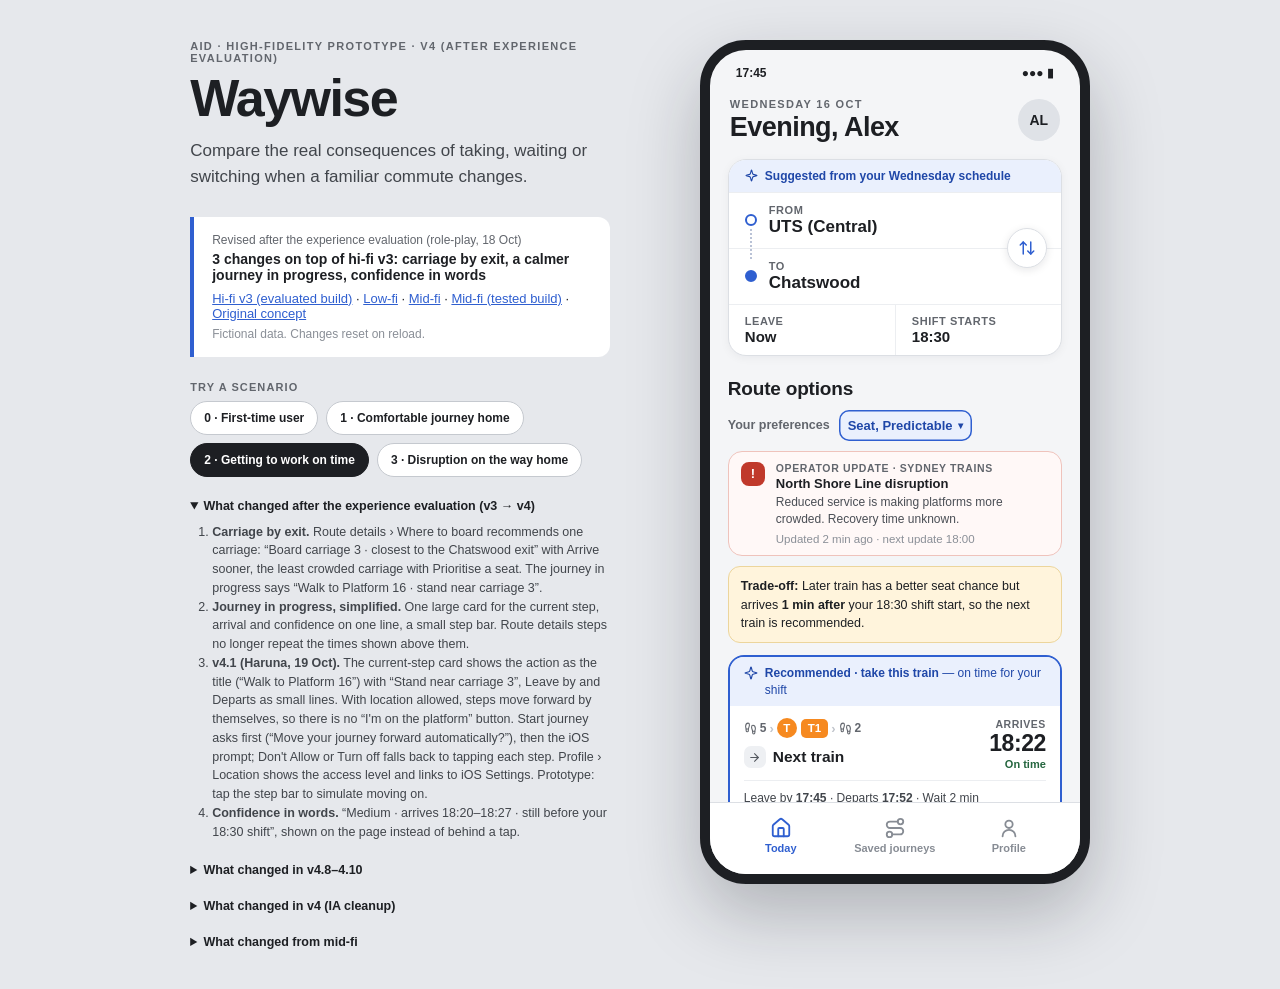
==== commit d7d546ad: "waywise: hi-fi-v2 v4.1 — lighter step card, automatic progress with location consent (Haruna)" ====
--- a/hi-fi-v2/index.html
+++ b/hi-fi-v2/index.html
@@ -12,7 +12,7 @@
   <link rel="manifest" href="manifest.webmanifest">
   <link rel="apple-touch-icon" href="icons/waywise-180.png">
   <title>Waywise — High-fidelity prototype</title>
-  <link rel="stylesheet" href="styles.css?v=202610191900">
+  <link rel="stylesheet" href="styles.css?v=202610191930">
 </head>
 <body>
   <div class="demo-shell">
@@ -38,6 +38,7 @@
         <ol>
           <li><b>Carriage by exit.</b> Route details › Where to board recommends one carriage: “Board carriage 3 · closest to the Chatswood exit” with Arrive sooner, the least crowded carriage with Prioritise a seat. The journey in progress says “Walk to Platform 16 · stand near carriage 3”.</li>
           <li><b>Journey in progress, simplified.</b> One large card for the current step, arrival and confidence on one line, a small step bar. Route details steps no longer repeat the times shown above them.</li>
+          <li><b>v4.1 (Haruna, 19 Oct).</b> The current-step card shows the action as the title (“Walk to Platform 16”) with “Stand near carriage 3”, Leave by and Departs as small lines. With location allowed, steps move forward by themselves, so there is no “I'm on the platform” button. Start journey asks first (“Move your journey forward automatically?”), then the iOS prompt; Don't Allow or Turn off falls back to tapping each step. Profile › Location shows the access level and links to iOS Settings. Prototype: tap the step bar to simulate moving on.</li>
           <li><b>Confidence in words.</b> “Medium · arrives 18:20–18:27 · still before your 18:30 shift”, shown on the page instead of behind a tap.</li>
         </ol>
       </details>
@@ -123,6 +124,6 @@
       <div class="perm" id="perm"></div>
     </main>
   </div>
-  <script src="app.js?v=202610191900"></script>
+  <script src="app.js?v=202610191930"></script>
 </body>
 </html>
--- a/hi-fi-v2/styles.css
+++ b/hi-fi-v2/styles.css
@@ -928,3 +928,25 @@
 .eta-t b { font-size:20px; letter-spacing:-.01em; white-space:nowrap; }
 .eta-c { flex:1; min-width:0; display:grid; gap:1px; padding-left:12px; border-left:1px solid var(--line-2); font-size:12.5px; line-height:1.35; }
 .eta-c i { margin-right:5px; }
+/* v4.1 · Haruna: lighter current-step card, automatic progress with location */
+.now-pre { margin:0; color:var(--muted); font-size:13px; }
+.now-pre b { color:var(--ink); }
+.now-top .steps-bar { margin-left:auto; }
+.steps-bar.demo { cursor:pointer; }
+.now-title { margin-top:8px; }
+.now-card .now-sub { margin:4px 0 0; color:var(--ink); font-size:14.5px; }
+.now-card .now-meta { margin:8px 0 0; color:var(--muted); font-size:13.5px; }
+.now-meta b { color:var(--ink); }
+.now-card .btn.full { margin-top:14px; }
+.auto-row { display:flex; align-items:center; gap:6px; margin:12px 0 0; padding-top:10px; border-top:1px solid var(--line-2); color:var(--muted); font-size:12px; }
+.auto-row svg { width:14px; height:14px; flex:none; color:var(--green); stroke:currentColor; fill:none; stroke-width:2; }
+.auto-row .btn.link { margin-left:auto; padding:0; }
+.auto-row.manual { border-top:0; padding-top:0; margin-top:8px; }
+.auto-row.manual .btn.link { margin-left:0; }
+.loc-card { display:flex; gap:12px; width:100%; padding:14px; border:1px solid var(--line); border-radius:var(--radius); background:#fff; text-align:left; font:inherit; color:var(--ink); }
+.loc-card svg { width:20px; height:20px; flex:none; color:var(--accent); stroke:currentColor; fill:none; stroke-width:2; }
+.loc-card strong { display:block; font-size:14px; }
+.loc-card small { display:block; margin-top:3px; color:var(--muted); font-size:12px; line-height:1.4; }
+.loc-card em { display:block; margin-top:6px; color:var(--accent); font-size:12.5px; font-style:normal; font-weight:650; }
+.loc-card + .toggle-card { margin-top:10px; }
+.auto-row .btn.link { white-space:nowrap; }
